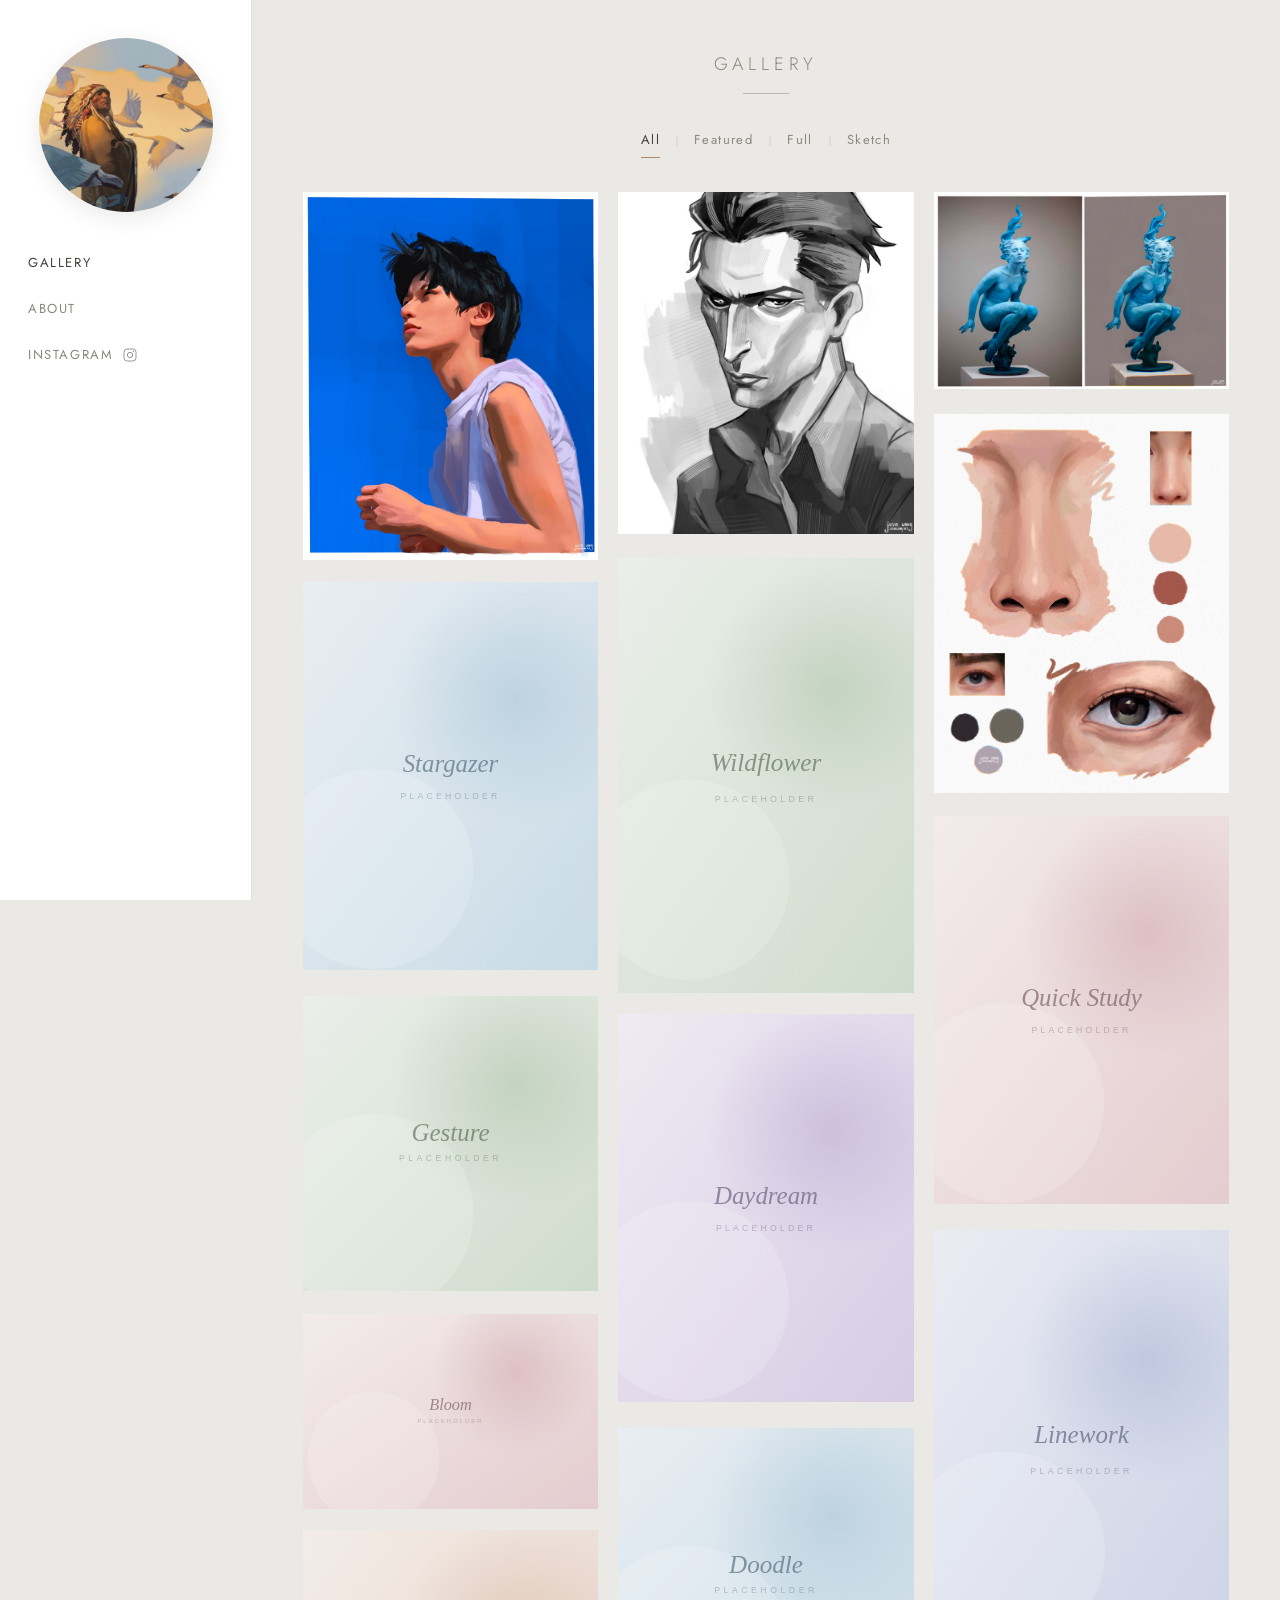
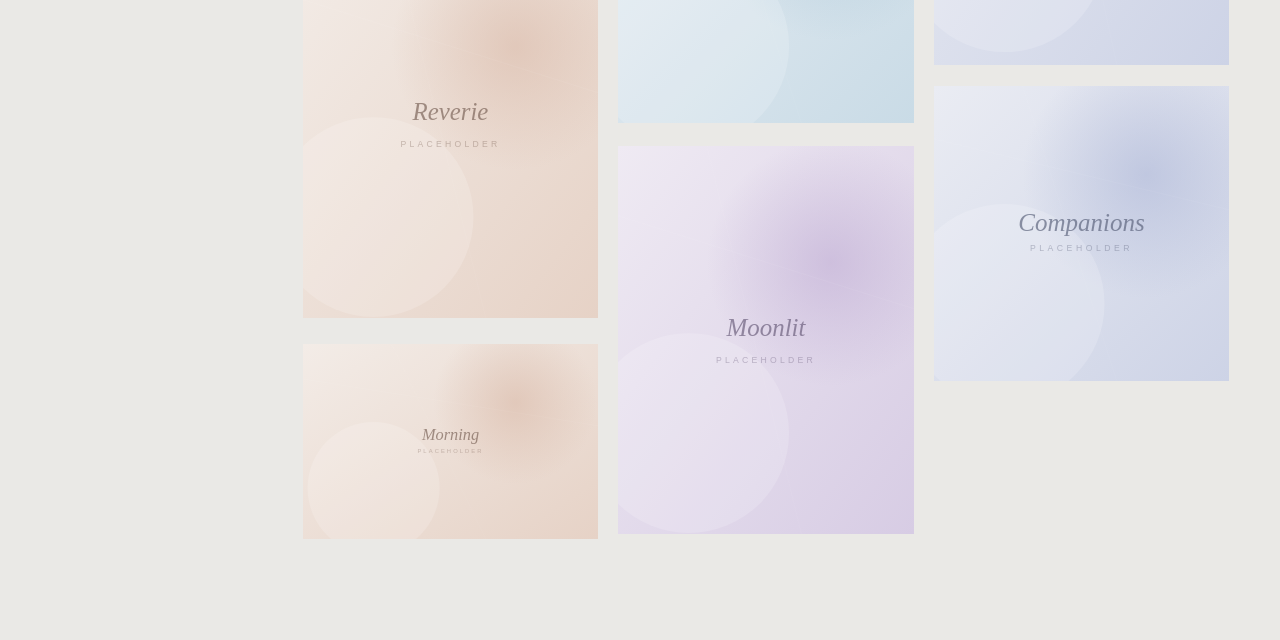
==== index.html @ dc7b214c "Josie gallery — initial site (row-major masonry, curated collections editor)" ====
<!DOCTYPE html>
<html lang="en">
<head>
  <meta charset="UTF-8">
  <meta name="viewport" content="width=device-width, initial-scale=1">
  <title>Josie — Gallery</title>
  <meta name="description" content="Artwork by Josie — sketches, full pieces and speed-paints in Procreate.">
  <link rel="icon" href="assets/img/logo/josie-icon.jpg">
  <link rel="preconnect" href="https://fonts.googleapis.com">
  <link rel="preconnect" href="https://fonts.gstatic.com" crossorigin>
  <link href="https://fonts.googleapis.com/css2?family=Caveat:wght@500;600;700&family=Cormorant+Garamond:ital,wght@0,400;0,500;0,600;1,400&family=Jost:wght@300;400;500&display=swap" rel="stylesheet">
  <link rel="stylesheet" href="assets/css/styles.css">
</head>
<body data-page="gallery">
  <header id="sidebar" class="sidebar"></header>
  <main class="main">
    <div class="page-head">
      <h1 class="page-title" id="pageTitle">Gallery</h1>
      <hr class="page-rule">
    </div>
    <nav class="filters" id="filters" aria-label="Categories"></nav>
    <div class="grid" id="grid"></div>
  </main>
  <script src="assets/js/data.js"></script>
  <script src="assets/js/ui.js"></script>
  <script src="assets/js/gallery.js"></script>
</body>
</html>
---- assets/css/styles.css ----
/* =========================================================================
   Ann & Josie portfolio — shared stylesheet
   Calm, image-first artist portfolio. Inspired by loish.net (not a copy).
   ========================================================================= */

/* ---------- tokens ---------- */
:root{
  --sidebar-w: 252px;
  --bg: #eae9e6;            /* warm off-white main field */
  --sidebar-bg: #ffffff;
  --ink: #44423d;           /* primary text */
  --ink-soft: #8c887f;      /* secondary / inactive nav */
  --ink-faint: #bdb9b1;     /* rules, separators */
  --line: #e4e1db;          /* hairlines, image placeholder */
  --accent: #b0876a;        /* warm accent — underlines, active */
  --gap: 20px;
  --maxcol: 3;
  --font-display: 'Jost', system-ui, -apple-system, sans-serif;
  --font-body: 'Cormorant Garamond', Georgia, 'Times New Roman', serif;
  --font-hand: 'Caveat', 'Segoe Script', cursive;
  --ease: cubic-bezier(.22,.61,.36,1);
}

*,*::before,*::after{ box-sizing:border-box; }
html,body{ margin:0; padding:0; }
body{
  background:var(--bg);
  color:var(--ink);
  font-family:var(--font-body);
  font-size:18px;
  line-height:1.6;
  -webkit-font-smoothing:antialiased;
  text-rendering:optimizeLegibility;
}
img{ max-width:100%; display:block; }
a{ color:inherit; text-decoration:none; }
button{ font:inherit; color:inherit; background:none; border:0; cursor:pointer; }

/* ---------- layout ---------- */
.sidebar{
  position:fixed; top:0; left:0; bottom:0; width:var(--sidebar-w);
  background:var(--sidebar-bg);
  border-right:1px solid var(--line);
  display:flex; flex-direction:column;
  padding:34px 26px 26px;
  z-index:40;
}
.main{
  margin-left:var(--sidebar-w);
  min-height:100vh;
  padding:44px clamp(20px,4vw,56px) 80px;
}

/* ---------- logo / mark ---------- */
.logo{
  position:relative;
  width:174px; height:174px;
  margin:4px auto 30px;
  border-radius:50%;
  overflow:hidden;
  background-color:var(--line);
  background-repeat:no-repeat;
  background-size:cover;
  box-shadow:0 6px 22px rgba(60,52,44,.10);
}
.logo--ann{ background-image:url('../img/logo/ann-icon.png'); background-position:54% 40%; }
.logo--josie{ background-image:url('../img/logo/josie-icon.jpg'); background-position:50% 38%; }
/* subtle veil so a hand-written wordmark stays legible over the photo */
.logo--ann::after{
  content:""; position:absolute; inset:0;
  background:radial-gradient(circle at 50% 46%, rgba(247,242,235,.42), rgba(247,242,235,0) 62%);
}
.logo__word{
  position:absolute; inset:0; display:flex; align-items:center; justify-content:center;
  font-family:var(--font-hand);
  font-size:62px; font-weight:600; letter-spacing:2px;
  color:#fbf7f1;
  text-shadow:0 2px 10px rgba(60,40,28,.45);
  padding-bottom:6px;
}

/* ---------- nav ---------- */
.nav{ display:flex; flex-direction:column; gap:2px; }
.nav__link{
  display:flex; align-items:center; gap:9px;
  font-family:var(--font-display);
  font-size:13px; font-weight:400; letter-spacing:1.6px; text-transform:uppercase;
  color:var(--ink-soft);
  padding:11px 2px;
  border-bottom:1px solid transparent;
  transition:color .25s var(--ease);
}
.nav__link:hover{ color:var(--ink); }
.nav__link.is-active{ color:var(--ink); }
.nav__link .ig{ width:16px; height:16px; flex:0 0 auto; opacity:.85; }

/* ---------- mobile top bar / hamburger ---------- */
.hamburger{
  width:34px; height:34px; display:none; flex-direction:column;
  justify-content:center; gap:5px; padding:6px;
}
.hamburger span{ height:1.5px; background:var(--ink); transition:transform .3s var(--ease),opacity .3s; }

/* ---------- page head ---------- */
.page-head{ text-align:center; margin:6px 0 30px; }
.page-title{
  font-family:var(--font-display);
  font-size:18px; font-weight:300; letter-spacing:5px; text-transform:uppercase;
  color:var(--ink-soft); margin:0;
}
.page-rule{ width:46px; height:1px; background:var(--ink-faint); margin:14px auto 0; border:0; }

/* ---------- filters (category bar) ---------- */
.filters{
  display:flex; flex-wrap:wrap; justify-content:center; align-items:center;
  gap:4px 0; margin:0 auto 34px; max-width:920px;
}
.filter{
  font-family:var(--font-display);
  font-size:13px; font-weight:400; letter-spacing:1.4px;
  color:var(--ink-soft);
  padding:6px 16px 7px;
  position:relative;
  transition:color .25s var(--ease);
}
.filter:hover{ color:var(--ink); }
.filter.is-active{ color:var(--ink); }
.filter.is-active::after{
  content:""; position:absolute; left:16px; right:16px; bottom:0; height:1px;
  background:var(--accent);
}
.filters__sep{ color:var(--ink-faint); font-size:12px; user-select:none; }

/* ---------- grid (ROW-MAJOR masonry via CSS-grid row spans) ----------
   Columns fill left-to-right (so a row here == a row in the Manage tool).
   gallery.js measures each card and sets grid-row: span N from its height,
   so images keep their natural aspect (never cropped) and shorter cards let
   the next row tuck up — the masonry look, but ordered across instead of down. */
.grid{
  display:grid;
  grid-template-columns:repeat(var(--maxcol), minmax(0,1fr));
  grid-auto-rows:6px;          /* tiny row unit; JS spans each card to its height */
  column-gap:var(--gap);
  row-gap:0;                   /* vertical gap is baked into the span math (gallery.js) */
  align-items:start;
}
.grid--single{ grid-template-columns:1fr; max-width:760px; margin:0 auto; }

.card{
  position:relative; display:block; margin:0;
  overflow:hidden; background:var(--line);
  outline:1px solid rgba(0,0,0,0); /* keeps subpixel edges clean */
}
.card__img{
  width:100%; height:auto; display:block;
  transition:transform .65s var(--ease), filter .45s var(--ease);
}
.card__overlay{
  position:absolute; inset:0; opacity:0;
  transition:opacity .4s var(--ease);
  background:linear-gradient(180deg, rgba(34,30,26,.10), rgba(20,17,14,.30));
  pointer-events:none;
}
.card__facets{ position:absolute; inset:0; width:100%; height:100%; }
.card__title{
  position:absolute; left:0; right:0; top:50%;
  transform:translateY(-50%) translateY(10px);
  text-align:center; padding:0 18px;
  font-family:var(--font-display);
  font-size:clamp(30px,2.7vw,38px); font-weight:400; letter-spacing:3px; text-transform:uppercase;
  color:#fbf9f6; text-shadow:0 1px 16px rgba(20,14,8,.45);
  transition:transform .45s var(--ease), opacity .45s var(--ease);
  opacity:0;
}
.card__arrow{
  position:absolute; right:16px; bottom:14px; width:26px; height:26px;
  color:#fbf9f6; opacity:0; transform:translateX(-6px);
  filter:drop-shadow(0 1px 8px rgba(20,14,8,.5));
  transition:transform .45s var(--ease), opacity .45s var(--ease);
}
/* reveal */
.card:hover .card__img,
.card.is-active .card__img{ transform:scale(1.06); }
.card:hover .card__overlay,
.card.is-active .card__overlay{ opacity:1; }
.card:hover .card__title,
.card.is-active .card__title{ opacity:1; transform:translateY(-50%) translateY(0); }
.card:hover .card__arrow,
.card.is-active .card__arrow{ opacity:1; transform:translateX(0); }

/* ---------- detail page ---------- */
.detail{ max-width:1040px; margin:0 auto; }
.detail__back{
  display:inline-flex; align-items:center; gap:7px;
  font-family:var(--font-display); font-size:12px; letter-spacing:1.6px; text-transform:uppercase;
  color:var(--ink-soft); margin-bottom:26px; transition:color .25s var(--ease);
}
.detail__back:hover{ color:var(--ink); }
.detail__media{ text-align:center; }
.detail__img{
  display:inline-block; max-width:100%; max-height:78vh; width:auto; margin:0 auto;
  box-shadow:0 18px 50px rgba(60,50,40,.16);
}
.detail__meta{ text-align:center; margin:26px 0 4px; }
.detail__title{
  font-family:var(--font-display); font-weight:300; letter-spacing:3px; text-transform:uppercase;
  font-size:21px; color:var(--ink); margin:0;
}
.detail__date{
  font-family:var(--font-display); font-size:12px; letter-spacing:2px;
  color:var(--ink-soft); margin-top:9px;
}
.detail__text{
  max-width:620px; margin:18px auto 0; text-align:center;
  color:var(--ink-soft); font-size:19px; line-height:1.75;
}
.detail__nav{
  display:flex; justify-content:space-between; gap:16px;
  max-width:1040px; margin:48px auto 0;
}
.detail__nav a{
  font-family:var(--font-display); font-size:12px; letter-spacing:1.6px; text-transform:uppercase;
  color:var(--ink-soft); transition:color .25s var(--ease);
}
.detail__nav a:hover{ color:var(--ink); }
.detail__nav span{ visibility:hidden; }

/* ---------- detail: split layout (image left, words right) — Josie ---------- */
.detail--split .detail__cols{ display:flex; gap:48px; align-items:flex-start; }
.detail--split .detail__media-col{ flex:1 1 auto; min-width:0; }
.detail--split .detail__info-col{ flex:0 0 286px; padding-top:6px; }
.detail--split .detail__media{ text-align:left; }
.detail--split .detail__title,
.detail--split .detail__date,
.detail--split .detail__text{ text-align:left; }
.detail--split .detail__date{ margin-top:11px; }
.detail--split .detail__text{ max-width:none; margin:22px 0 0; }
.detail--split .player{ margin:24px auto 0 0; }
@media (max-width:860px){
  .detail--split .detail__cols{ flex-direction:column; gap:24px; }
  .detail--split .detail__info-col{ flex-basis:auto; padding-top:0; }
}

/* ---------- detail: YouTube embed + related artwork ---------- */
.detail__yt{ position:relative; width:100%; max-width:1040px; margin:26px auto 0; aspect-ratio:16/9; background:#0d0d0e; overflow:hidden; }
.detail--split .detail__yt{ margin:24px 0 0; }
.detail__yt iframe{ position:absolute; inset:0; width:100%; height:100%; border:0; }
.detail__related{ margin-top:30px; }
.detail--split .detail__related{ margin-top:34px; }
.detail__related-label{ font-family:var(--font-display); font-size:11px; letter-spacing:1.5px; text-transform:uppercase; color:var(--ink-soft); display:block; margin-bottom:13px; }
.relcard{ display:inline-flex; align-items:center; gap:14px; }
.relcard__img{ width:72px; height:88px; overflow:hidden; background:var(--line); flex:0 0 auto; box-shadow:0 4px 14px rgba(60,50,40,.12); transition:transform .3s var(--ease); }
.relcard__img img{ width:100%; height:100%; object-fit:cover; display:block; }
.relcard__title{ font-family:var(--font-display); font-size:14px; letter-spacing:1.5px; text-transform:uppercase; color:var(--ink-soft); transition:color .25s var(--ease); }
.relcard:hover .relcard__img{ transform:scale(1.04); }
.relcard:hover .relcard__title{ color:var(--ink); }

/* ---------- video player (Josie speed-paints) ---------- */
.player{
  position:relative; width:fit-content; max-width:100%;
  margin:30px auto 0; background:#0d0d0e; max-height:82vh; line-height:0;
}
.player__video{ width:auto; max-width:100%; max-height:82vh; height:auto; display:block; }
.player__btn{
  position:absolute; display:inline-flex; align-items:center; justify-content:center;
  color:#fff; transition:opacity .3s var(--ease), transform .3s var(--ease);
}
.player__play{
  inset:0; margin:auto; width:84px; height:84px; border-radius:50%;
  background:rgba(20,18,16,.42); backdrop-filter:blur(2px);
}
.player__play svg{ width:30px; height:30px; margin-left:4px; }
.player__play:hover{ background:rgba(20,18,16,.6); transform:scale(1.04); }
.player__stop{
  top:16px; right:16px; width:42px; height:42px; border-radius:50%;
  background:rgba(20,18,16,.4); opacity:0;
}
.player__stop svg{ width:16px; height:16px; }
.player.is-playing .player__stop{ opacity:1; }
.player.is-playing:hover .player__stop{ opacity:1; }
.player .player__play[hidden]{ display:none; }
.player__note{
  position:absolute; inset:0; display:flex; align-items:center; justify-content:center;
  color:#cfc9c0; font-family:var(--font-display); font-size:12px; letter-spacing:2px;
  text-transform:uppercase; line-height:1.4; text-align:center; padding:20px;
}

/* ---------- about page ---------- */
.about{ max-width:680px; margin:0 auto; text-align:center; }
.about__body{ color:var(--ink-soft); font-size:20px; line-height:1.8; }
.about__body p{ margin:0 0 1.1em; }

/* ---------- responsive ---------- */
@media (max-width:1180px){ :root{ --maxcol:3; } }
@media (max-width:1024px){ :root{ --maxcol:2; } }
@media (max-width:900px){
  .sidebar{
    position:fixed; flex-direction:row; align-items:center; justify-content:space-between;
    inset:0 0 auto 0; width:100%; height:64px; padding:0 18px;
    border-right:0; border-bottom:1px solid var(--line);
  }
  .logo{ width:42px; height:42px; margin:0; box-shadow:none; }
  .logo__word{ font-size:17px; padding-bottom:1px; letter-spacing:1px; }
  .hamburger{ display:inline-flex; }
  .nav{
    position:fixed; left:0; right:0; top:64px; gap:0;
    background:var(--sidebar-bg); border-bottom:1px solid var(--line);
    padding:8px 22px; transform:translateY(-12px); opacity:0; pointer-events:none;
    transition:transform .3s var(--ease), opacity .3s var(--ease);
  }
  .sidebar.is-open .nav{ transform:none; opacity:1; pointer-events:auto; }
  .main{ margin-left:0; padding-top:90px; }
}
@media (max-width:700px){ :root{ --maxcol:1; } .grid{ max-width:520px; margin:0 auto; } }
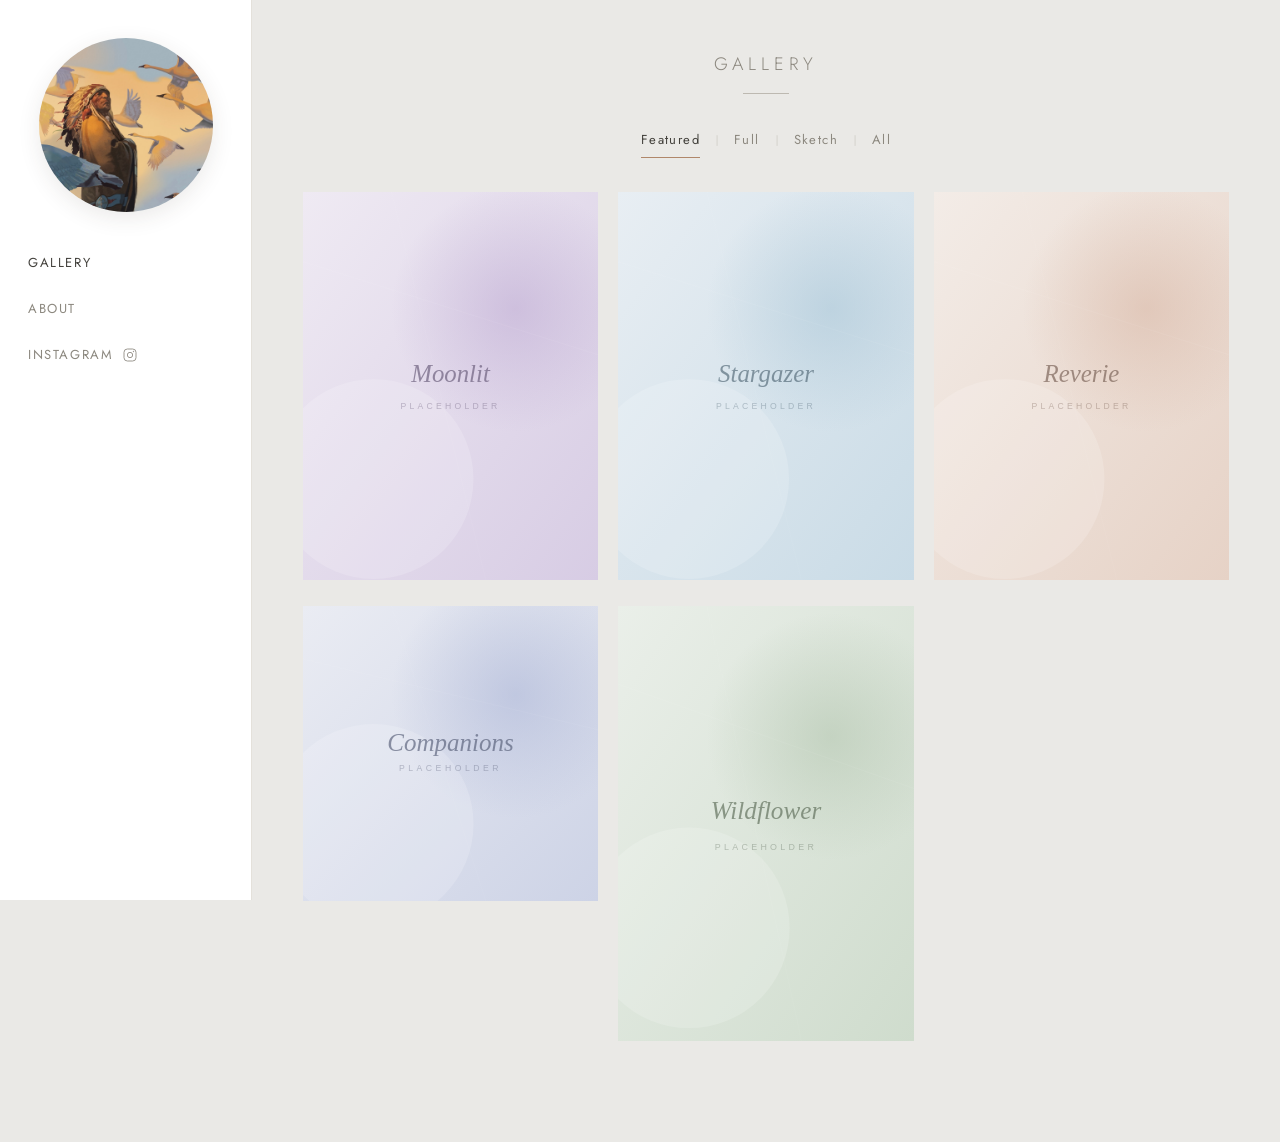
==== commit 4c40d281: "Pages: load data.js fresh each visit (cache-bust) so new photos show immediately GitHub Pages serves" ====
--- a/index.html
+++ b/index.html
@@ -21,8 +21,21 @@
     <nav class="filters" id="filters" aria-label="Categories"></nav>
     <div class="grid" id="grid"></div>
   </main>
-  <script src="assets/js/data.js"></script>
-  <script src="assets/js/ui.js"></script>
-  <script src="assets/js/gallery.js"></script>
+  <script>
+  /* Load gallery CONTENT fresh on every visit. GitHub Pages caches files for ~10 min
+     (max-age=600), which would otherwise delay a newly published photo from showing
+     across browsers/devices/CDN edges. A per-load ?v= on data.js sidesteps that cache;
+     the code files (ui/gallery) load right after and may stay cached (they change rarely). */
+  (function () {
+    function add(src, then) {
+      var s = document.createElement('script');
+      s.src = src; if (then) { s.onload = s.onerror = then; }
+      document.body.appendChild(s);
+    }
+    add('assets/js/data.js?v=' + Date.now(), function () {
+      add('assets/js/ui.js'); add('assets/js/gallery.js');
+    });
+  })();
+  </script>
 </body>
 </html>
--- a/assets/css/styles.css
+++ b/assets/css/styles.css
@@ -165,9 +165,9 @@
 .card__title{
   position:absolute; left:0; right:0; top:50%;
   transform:translateY(-50%) translateY(10px);
-  text-align:center; padding:0 18px;
+  text-align:center; padding:0 18px; line-height:1.3; overflow-wrap:break-word;
   font-family:var(--font-display);
-  font-size:clamp(30px,2.7vw,38px); font-weight:400; letter-spacing:3px; text-transform:uppercase;
+  font-size:clamp(15px,1.35vw,19px); font-weight:400; letter-spacing:3px; text-transform:uppercase;
   color:#fbf9f6; text-shadow:0 1px 16px rgba(20,14,8,.45);
   transition:transform .45s var(--ease), opacity .45s var(--ease);
   opacity:0;
@@ -210,6 +210,14 @@
   font-family:var(--font-display); font-size:12px; letter-spacing:2px;
   color:var(--ink-soft); margin-top:9px;
 }
+/* per-piece Instagram icon, shown just under the date */
+.detail__ig{
+  display:inline-flex; align-items:center; justify-content:center;
+  width:34px; height:34px; margin-top:12px;
+  color:var(--ink-soft); transition:color .25s var(--ease), transform .25s var(--ease);
+}
+.detail__ig:hover{ color:var(--accent); transform:translateY(-1px); }
+.detail__ig svg{ width:22px; height:22px; }
 .detail__text{
   max-width:620px; margin:18px auto 0; text-align:center;
   color:var(--ink-soft); font-size:19px; line-height:1.75;
@@ -271,18 +279,44 @@
 }
 .player__play svg{ width:30px; height:30px; margin-left:4px; }
 .player__play:hover{ background:rgba(20,18,16,.6); transform:scale(1.04); }
-.player__stop{
-  top:16px; right:16px; width:42px; height:42px; border-radius:50%;
-  background:rgba(20,18,16,.4); opacity:0;
-}
-.player__stop svg{ width:16px; height:16px; }
-.player.is-playing .player__stop{ opacity:1; }
-.player.is-playing:hover .player__stop{ opacity:1; }
+/* play / pause toggle — bottom-left; appears once the speed-paint has started,
+   and swaps its glyph between pause (while playing) and play (while paused). */
+.player__toggle{
+  left:16px; bottom:16px; width:42px; height:42px; border-radius:50%;
+  background:rgba(20,18,16,.45); opacity:0; pointer-events:none;
+}
+.player__toggle svg{ width:16px; height:16px; }
+.player__toggle:hover{ background:rgba(20,18,16,.62); }
+.player.is-started .player__toggle{ opacity:1; pointer-events:auto; }
+.player__ico{ display:none; }
+.player.is-playing .player__ico-pause{ display:block; }
+.player.is-started:not(.is-playing) .player__ico-play{ display:block; }
 .player .player__play[hidden]{ display:none; }
 .player__note{
   position:absolute; inset:0; display:flex; align-items:center; justify-content:center;
   color:#cfc9c0; font-family:var(--font-display); font-size:12px; letter-spacing:2px;
   text-transform:uppercase; line-height:1.4; text-align:center; padding:20px;
+}
+
+/* ---------- speed-paint block: video + its title to the right (Josie) ----------
+   The player sits left and grows; its title sits in a fixed column to the right,
+   echoing the piece's image/words split. Stacks under the video on narrow screens. */
+.detail__paint{ margin-top:24px; }
+.detail--split .detail__paint .player{ margin:0; }            /* overrides the lone-player margin above */
+.detail--split .detail__paint--row{ display:flex; gap:30px; align-items:flex-start; }
+.detail--split .detail__paint--row .player{ flex:1 1 auto; min-width:0; }
+.detail__paintinfo{ flex:0 0 200px; padding-top:4px; }
+.detail__paintlabel{
+  font-family:var(--font-display); font-size:11px; letter-spacing:1.5px; text-transform:uppercase;
+  color:var(--ink-soft); display:block; margin-bottom:10px;
+}
+.detail__painttitle{
+  font-family:var(--font-display); font-weight:300; letter-spacing:2px; text-transform:uppercase;
+  font-size:17px; line-height:1.35; color:var(--ink); margin:0; overflow-wrap:break-word;
+}
+@media (max-width:860px){
+  .detail--split .detail__paint--row{ flex-direction:column; gap:14px; }
+  .detail__paintinfo{ flex-basis:auto; padding-top:0; }
 }
 
 /* ---------- about page ---------- */
@@ -312,3 +346,10 @@
   .main{ margin-left:0; padding-top:90px; }
 }
 @media (max-width:700px){ :root{ --maxcol:1; } .grid{ max-width:520px; margin:0 auto; } }
+
+/* ---------- Josie: simpler hover — keep only the top-left facet ----------
+   (drops the centre diamond + the other three corners; Ann keeps all five) */
+.card__facets .facet--tr,
+.card__facets .facet--bl,
+.card__facets .facet--br,
+.card__facets .facet--center{ display:none; }
